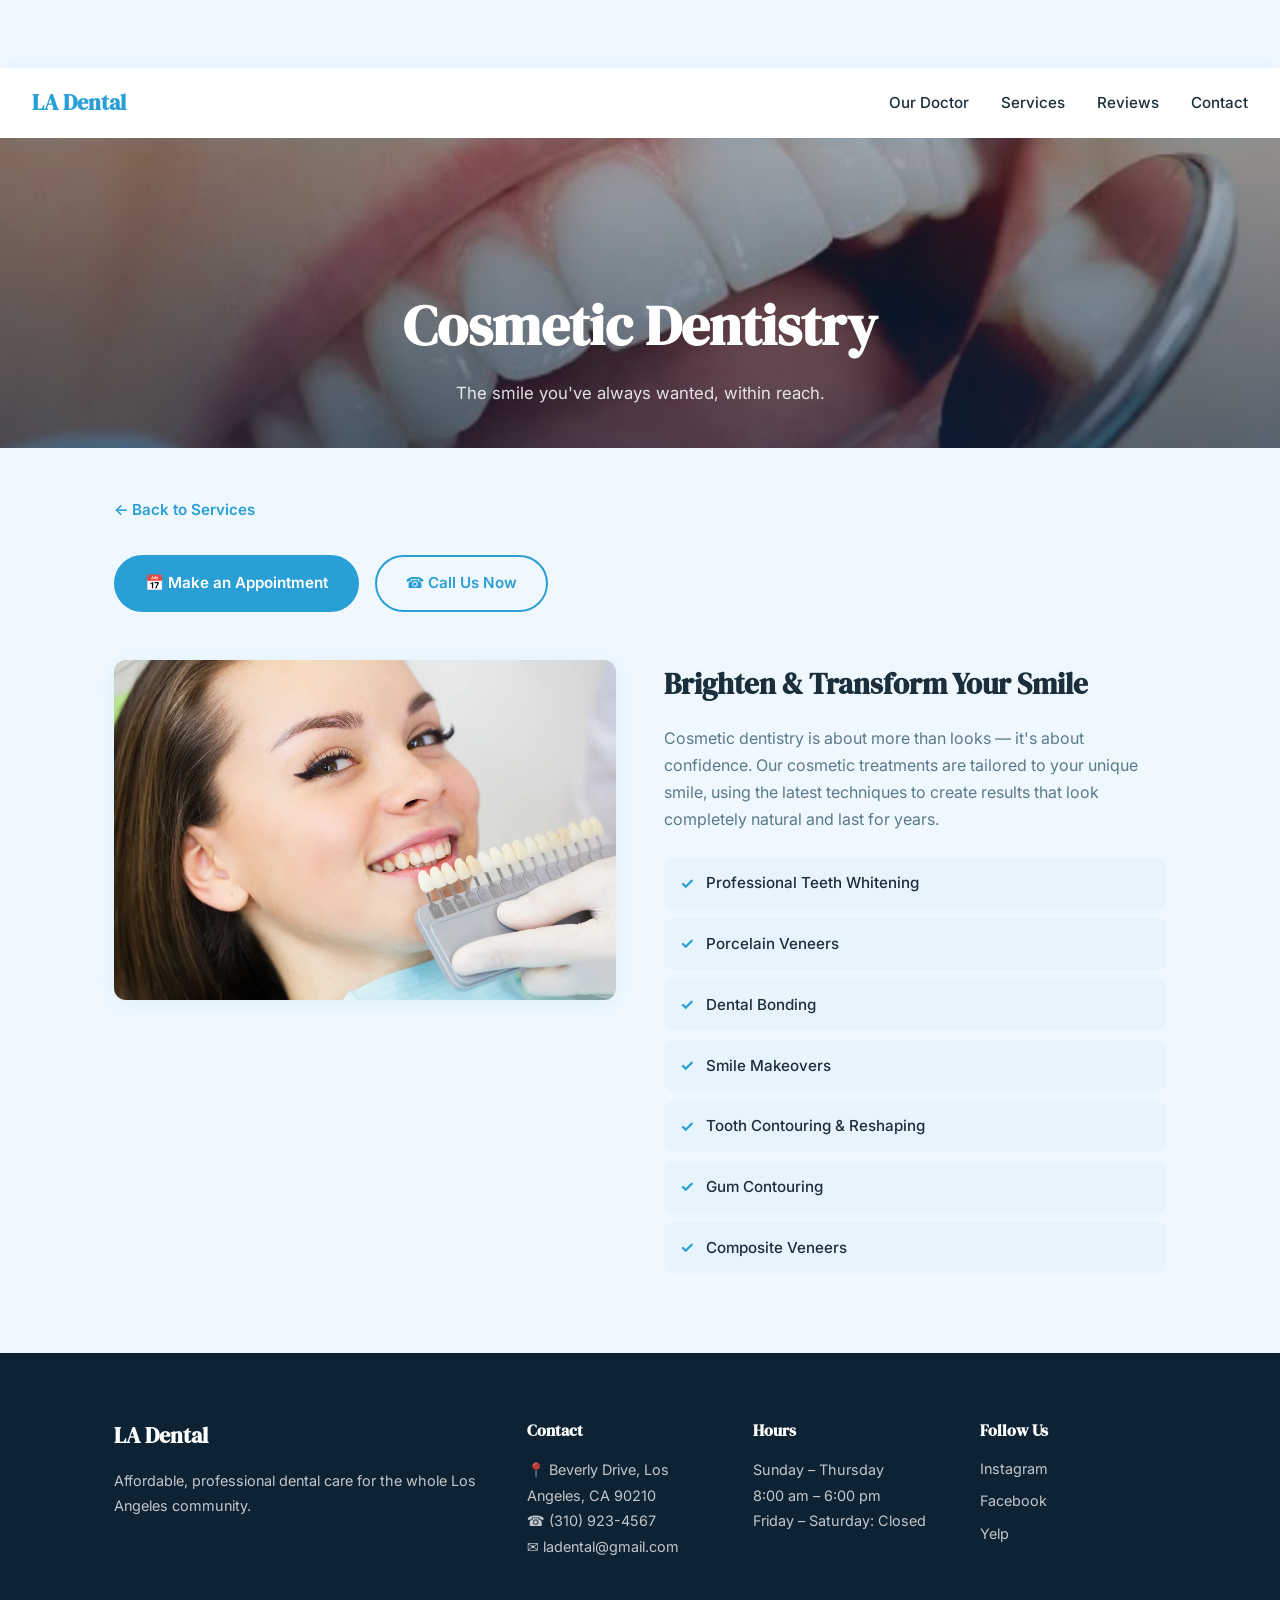
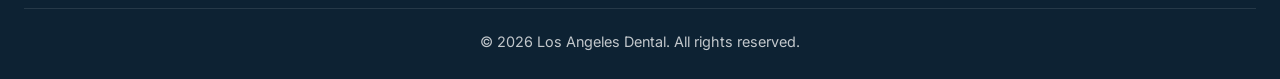
==== cosmetic.html @ fa9f9b4f "Initial commit — LA Dental website with all pages and images" ====
<!DOCTYPE html>
<html lang="en">
<head>
  <meta charset="UTF-8" />
  <meta name="viewport" content="width=device-width, initial-scale=1.0" />
  <title>Cosmetic Dentistry — LA Dental</title>
  <link rel="preconnect" href="https://fonts.googleapis.com" />
  <link rel="preconnect" href="https://fonts.gstatic.com" crossorigin />
  <link href="https://fonts.googleapis.com/css2?family=DM+Serif+Display:ital@0;1&family=Inter:wght@400;500;600&display=swap" rel="stylesheet" />
  <link rel="stylesheet" href="style.css" />
</head>
<body>
  <nav class="navbar">
    <a href="index.html" class="nav-logo">LA Dental</a>
    <button class="nav-toggle" id="navToggle" aria-label="Open navigation">
      <span></span><span></span><span></span>
    </button>
    <ul class="nav-links" id="navLinks">
      <li><a href="index.html#about">Our Doctor</a></li>
      <li><a href="index.html#services">Services</a></li>
      <li><a href="index.html#reviews">Reviews</a></li>
      <li><a href="index.html#footer">Contact</a></li>
    </ul>
  </nav>

  <div class="service-hero">
    <img src="Cosmetic 1.jpg" alt="Cosmetic Dentistry" />
    <div class="service-hero-text">
      <h1>Cosmetic Dentistry</h1>
      <p>The smile you've always wanted, within reach.</p>
    </div>
  </div>

  <div class="service-content">
    <a href="index.html#services" class="back-btn">← Back to Services</a>

    <div class="service-ctas">
      <a href="https://wa.me/13109234567" class="btn btn-primary">📅 Make an Appointment</a>
      <a href="tel:+13109234567" class="btn-outline-blue">☎ Call Us Now</a>
    </div>

    <div class="service-detail-grid">
      <div class="service-detail-img">
        <img src="Cosmetic 2.webp" alt="Cosmetic dental treatment" />
      </div>
      <div class="service-detail-text">
        <h2>Brighten & Transform Your Smile</h2>
        <p>Cosmetic dentistry is about more than looks — it's about confidence. Our cosmetic treatments are tailored to your unique smile, using the latest techniques to create results that look completely natural and last for years.</p>
        <ul class="treatment-list">
          <li>Professional Teeth Whitening</li>
          <li>Porcelain Veneers</li>
          <li>Dental Bonding</li>
          <li>Smile Makeovers</li>
          <li>Tooth Contouring & Reshaping</li>
          <li>Gum Contouring</li>
          <li>Composite Veneers</li>
        </ul>
      </div>
    </div>
  </div>

  <footer class="footer">
    <div class="container footer-grid">
      <div class="footer-col"><h3>LA Dental</h3><p>Affordable, professional dental care for the whole Los Angeles community.</p></div>
      <div class="footer-col"><h4>Contact</h4><p>📍 Beverly Drive, Los Angeles, CA 90210</p><p>☎ (310) 923-4567</p><p>✉️ ladental@gmail.com</p></div>
      <div class="footer-col"><h4>Hours</h4><p>Sunday – Thursday</p><p>8:00 am – 6:00 pm</p><p>Friday – Saturday: Closed</p></div>
      <div class="footer-col"><h4>Follow Us</h4><div class="footer-links"><a href="#">Instagram</a><a href="#">Facebook</a><a href="#">Yelp</a></div></div>
    </div>
    <div class="footer-bottom"><p>© 2026 Los Angeles Dental. All rights reserved.</p></div>
  </footer>
  <script src="script.js"></script>
</body>
</html>
---- style.css ----
/* =============================================
   GOOGLE FONT
============================================= */
@import url('https://fonts.googleapis.com/css2?family=DM+Serif+Display:ital@0;1&family=Inter:wght@400;500;600&display=swap');


/* =============================================
   RESET & BASE
============================================= */
*, *::before, *::after {
  box-sizing: border-box;
  margin: 0;
  padding: 0;
}

html { scroll-behavior: smooth; }

body {
  font-family: 'Inter', system-ui, sans-serif;
  background-color: var(--clr-bg);
  color: var(--clr-text);
  line-height: 1.7;
  animation: pageFadeIn 0.4s ease both;
}

img { display: block; max-width: 100%; height: auto; }
a  { text-decoration: none; color: inherit; }
ul { list-style: none; }

h1, h2, h3, h4, .nav-logo {
  font-family: 'DM Serif Display', serif;
}


/* =============================================
   CSS VARIABLES
============================================= */
:root {
  --clr-bg:          #f0f8ff; /* very light sky blue page background */
  --clr-bg-alt:      #e0f0fa; /* slightly deeper blue for alternate sections */
  --clr-blue:        #2a9fd6; /* main brand blue — buttons, accents */
  --clr-blue-dk:     #1a7aad; /* darker blue for hover states */
  --clr-blue-light:  #e8f4fd; /* pale blue for card backgrounds */
  --clr-white:       #ffffff;
  --clr-text:        #1a2e3b; /* deep navy for body text */
  --clr-muted:       #5a7a8a; /* softer blue-grey for subtitles */

  --max-width:    1100px;
  --section-pad:  5rem 1.5rem;
  --radius:       12px;
  --shadow:       0 4px 24px rgba(42, 159, 214, 0.10);
}


/* =============================================
   UTILITIES
============================================= */
.container {
  max-width: var(--max-width);
  margin: 0 auto;
  padding: 0 1.5rem;
}

.section { padding: var(--section-pad); }

/* Alternate sections use slightly deeper bg */
.reviews { background-color: var(--clr-bg-alt); }

/* Small uppercase label above section headings */
.section-label {
  font-size: 0.75rem;
  font-weight: 600;
  letter-spacing: 3px;
  text-transform: uppercase;
  color: var(--clr-blue);
  margin-bottom: 0.5rem;
}

.section h2 {
  font-size: clamp(1.8rem, 4vw, 2.6rem);
  color: var(--clr-text);
  margin-bottom: 0.5rem;
}

.section-sub {
  color: var(--clr-muted);
  max-width: 600px;
  margin-bottom: 3rem;
}

/* Primary blue button */
.btn {
  display: inline-block;
  padding: 0.85rem 1.8rem;
  border-radius: 50px;
  font-weight: 600;
  font-size: 0.95rem;
  cursor: pointer;
  transition: background-color 0.2s, transform 0.15s, color 0.2s;
}

.btn-primary {
  background-color: var(--clr-blue);
  color: var(--clr-white);
  border: 2px solid var(--clr-blue);
}

.btn-primary:hover {
  background-color: var(--clr-blue-dk);
  border-color: var(--clr-blue-dk);
  transform: translateY(-2px);
}

/* Ghost/outline button */
.btn-outline {
  background-color: transparent;
  color: var(--clr-white);
  border: 2px solid rgba(255,255,255,0.8);
}

.btn-outline:hover {
  background-color: rgba(255,255,255,0.15);
  transform: translateY(-2px);
}


/* =============================================
   PAGE TRANSITIONS
============================================= */
@keyframes pageFadeIn {
  from { opacity: 0; transform: translateY(8px); }
  to   { opacity: 1; transform: translateY(0); }
}

body.fade-out {
  animation: pageFadeOut 0.3s ease both;
}

@keyframes pageFadeOut {
  from { opacity: 1; }
  to   { opacity: 0; }
}


/* =============================================
   NAVBAR
============================================= */
.navbar {
  position: fixed;
  top: 0; left: 0; right: 0;
  z-index: 1000;
  display: flex;
  align-items: center;
  justify-content: space-between;
  padding: 1rem 2rem;
  background-color: var(--clr-white);
  box-shadow: 0 2px 16px rgba(42,159,214,0.12);
}

.nav-logo {
  font-size: 1.4rem;
  font-weight: 700;
  color: var(--clr-blue);
}

.nav-links {
  display: flex;
  gap: 2rem;
}

.nav-links a {
  font-size: 0.95rem;
  font-weight: 500;
  color: var(--clr-text);
  transition: color 0.2s;
}

.nav-links a:hover { color: var(--clr-blue); }

.nav-toggle {
  display: none;
  flex-direction: column;
  gap: 5px;
  background: none;
  border: none;
  cursor: pointer;
}

.nav-toggle span {
  display: block;
  width: 24px;
  height: 2px;
  background-color: var(--clr-blue);
  border-radius: 2px;
  transition: all 0.3s;
}


/* =============================================
   HERO
   Full-screen image with overlay, centred text,
   two buttons, and a frosted glass info box.
============================================= */
.hero {
  position: relative;
  min-height: 100vh;
  display: flex;
  align-items: center;
  justify-content: center;
  text-align: center;
  padding: 8rem 1.5rem 4rem;
  overflow: hidden;
}

/* The background photo fills the full section */
.hero-bg {
  position: absolute;
  inset: 0;
  width: 100%;
  height: 100%;
  object-fit: cover;
  object-position: center top;
  z-index: 0;
}

/* Dark blue tinted overlay so white text stays readable */
.hero-overlay {
  position: absolute;
  inset: 0;
  background: linear-gradient(
    to bottom,
    rgba(10, 40, 70, 0.55) 0%,
    rgba(10, 40, 70, 0.70) 100%
  );
  z-index: 1;
}

.hero-content {
  position: relative;
  z-index: 2;
  color: var(--clr-white);
  max-width: 750px;
  width: 100%;
}

.hero-eyebrow {
  font-size: 0.8rem;
  letter-spacing: 3px;
  text-transform: uppercase;
  color: rgba(255,255,255,0.75);
  margin-bottom: 1rem;
}

.hero h1 {
  font-size: clamp(2.4rem, 7vw, 4.5rem);
  line-height: 1.1;
  margin-bottom: 1rem;
}

.hero-tagline {
  font-size: 1.1rem;
  color: rgba(255,255,255,0.85);
  margin-bottom: 2rem;
}

.hero-buttons {
  display: flex;
  gap: 1rem;
  justify-content: center;
  flex-wrap: wrap;
  margin-bottom: 3rem;
}

/* Frosted glass info box */
.hero-info-box {
  display: flex;
  align-items: center;
  gap: 2rem;
  justify-content: center;
  background: rgba(255, 255, 255, 0.12);
  backdrop-filter: blur(12px);
  -webkit-backdrop-filter: blur(12px);
  border: 1px solid rgba(255,255,255,0.25);
  border-radius: var(--radius);
  padding: 1.5rem 2.5rem;
  text-align: left;
}

.info-col h4 {
  font-family: 'DM Serif Display', serif;
  font-size: 1rem;
  color: rgba(255,255,255,0.7);
  margin-bottom: 0.3rem;
}

.info-col p {
  font-size: 0.9rem;
  color: var(--clr-white);
  margin-bottom: 0.15rem;
}

.info-divider {
  width: 1px;
  height: 60px;
  background: rgba(255,255,255,0.3);
}


/* =============================================
   ABOUT THE DOCTOR
============================================= */
.about { background-color: var(--clr-white); }

.about-grid {
  display: grid;
  grid-template-columns: 280px 1fr;
  gap: 4rem;
  align-items: center;
}

/* Circular doctor photo */
.doctor-photo {
  width: 260px;
  height: 260px;
  border-radius: 50%;
  object-fit: cover;
  border: 5px solid var(--clr-blue-light);
  box-shadow: 0 0 0 8px var(--clr-bg-alt);
}

.about-text h2 { margin-bottom: 1rem; }

.about-text p {
  color: var(--clr-muted);
  margin-bottom: 1rem;
}

.education {
  margin-top: 1.5rem;
  padding: 1.25rem 1.5rem;
  background: var(--clr-blue-light);
  border-radius: var(--radius);
}

.education h4 {
  color: var(--clr-blue-dk);
  margin-bottom: 1rem;
  font-size: 1rem;
}

/* Horizontal row of school cards */
.school-row {
  display: flex;
  gap: 1rem;
  flex-wrap: wrap;
}

.school-card {
  display: flex;
  flex-direction: column;
  align-items: center;
  text-align: center;
  gap: 0.6rem;
  flex: 1;
  min-width: 120px;
}

.school-card img {
  width: 72px;
  height: 72px;
  border-radius: 50%;
  object-fit: cover;
  border: 2px solid var(--clr-blue);
}

.school-info {
  display: flex;
  flex-direction: column;
  gap: 0.2rem;
}

.school-info strong {
  font-size: 0.8rem;
  color: var(--clr-text);
  line-height: 1.3;
}

.school-info span {
  font-size: 0.75rem;
  color: var(--clr-muted);
}


/* =============================================
   SERVICES
   6-card grid. Each card has an SVG tooth icon,
   title, short description, and a "learn more" link.
   Clicking the card navigates to the service page.
============================================= */
.services { background-color: var(--clr-bg); }

.services-grid {
  display: grid;
  grid-template-columns: repeat(3, 1fr);
  gap: 1.5rem;
}

.service-card {
  background: var(--clr-white);
  border: 1.5px solid var(--clr-blue-light);
  border-radius: var(--radius);
  padding: 2rem 1.5rem 1.5rem;
  text-align: center;
  cursor: pointer;
  transition: transform 0.2s, box-shadow 0.2s, border-color 0.2s;
  display: flex;
  flex-direction: column;
  align-items: center;
}

.service-card:hover {
  transform: translateY(-5px);
  box-shadow: var(--shadow);
  border-color: var(--clr-blue);
}

.service-icon {
  width: 72px;
  height: 72px;
  margin-bottom: 1.25rem;
}

.service-icon svg { width: 100%; height: 100%; }

.service-card h3 {
  font-size: 1.05rem;
  color: var(--clr-text);
  margin-bottom: 0.5rem;
}

.service-card p {
  font-size: 0.88rem;
  color: var(--clr-muted);
  flex-grow: 1;
  margin-bottom: 1rem;
}

.card-link {
  font-size: 0.85rem;
  font-weight: 600;
  color: var(--clr-blue);
  transition: color 0.2s;
}

.service-card:hover .card-link { color: var(--clr-blue-dk); }


/* =============================================
   PATIENT REVIEWS
   Horizontally scrollable cards with prev/next arrows.
============================================= */
.reviews-wrapper {
  position: relative;
  display: flex;
  align-items: center;
  gap: 1rem;
}

.reviews-track {
  display: flex;
  gap: 1.5rem;
  overflow-x: auto;
  scroll-behavior: smooth;
  padding: 1rem 0.25rem;
  /* hide the scrollbar visually */
  scrollbar-width: none;
}

.reviews-track::-webkit-scrollbar { display: none; }

.review-card {
  min-width: 300px;
  max-width: 300px;
  background: var(--clr-white);
  border-radius: var(--radius);
  padding: 1.75rem;
  box-shadow: var(--shadow);
  border: 1px solid var(--clr-blue-light);
  flex-shrink: 0;
}

.stars {
  color: #f5a623;
  font-size: 1.1rem;
  margin-bottom: 0.75rem;
  letter-spacing: 2px;
}

.review-card p {
  font-size: 0.92rem;
  color: var(--clr-text);
  line-height: 1.7;
  font-style: italic;
  margin-bottom: 1rem;
}

.reviewer {
  font-size: 0.85rem;
  font-weight: 600;
  color: var(--clr-blue);
}

/* Prev / Next arrow buttons */
.review-arrow {
  flex-shrink: 0;
  width: 42px;
  height: 42px;
  border-radius: 50%;
  border: 2px solid var(--clr-blue);
  background: var(--clr-white);
  color: var(--clr-blue);
  font-size: 1.1rem;
  cursor: pointer;
  transition: background 0.2s, color 0.2s;
  display: flex;
  align-items: center;
  justify-content: center;
}

.review-arrow:hover {
  background: var(--clr-blue);
  color: var(--clr-white);
}


/* =============================================
   FOOTER
============================================= */
.footer {
  background-color: #0d2233;
  color: rgba(255,255,255,0.75);
  padding: 4rem 1.5rem 1.5rem;
}

.footer-grid {
  display: grid;
  grid-template-columns: 2fr 1fr 1fr 1fr;
  gap: 2.5rem;
  margin-bottom: 3rem;
}

.footer h3 {
  color: var(--clr-white);
  font-size: 1.4rem;
  margin-bottom: 0.75rem;
}

.footer h4 {
  color: var(--clr-white);
  font-size: 1rem;
  margin-bottom: 0.75rem;
}

.footer p {
  font-size: 0.9rem;
  line-height: 1.8;
}

.footer-links {
  display: flex;
  flex-direction: column;
  gap: 0.5rem;
}

.footer-links a {
  font-size: 0.9rem;
  color: rgba(255,255,255,0.75);
  transition: color 0.2s;
}

.footer-links a:hover { color: var(--clr-blue); }

.footer-bottom {
  border-top: 1px solid rgba(255,255,255,0.1);
  padding-top: 1.25rem;
  text-align: center;
  font-size: 0.85rem;
}


/* =============================================
   SERVICE SUB-PAGES
   Shared layout for all 6 service detail pages.
============================================= */
.service-hero {
  position: relative;
  height: 380px;
  margin-top: 68px;
  overflow: hidden;
}

.service-hero img {
  width: 100%;
  height: 100%;
  object-fit: cover;
  object-position: center 20%;
}

.service-hero::after {
  content: '';
  position: absolute;
  inset: 0;
  background: linear-gradient(rgba(10,40,70,0.3), rgba(10,40,70,0.65));
}

.service-hero-text {
  position: absolute;
  bottom: 2.5rem;
  left: 0; right: 0;
  text-align: center;
  z-index: 1;
  color: var(--clr-white);
  padding: 0 1.5rem;
}

.service-hero-text h1 {
  font-size: clamp(2rem, 6vw, 3.5rem);
  margin-bottom: 0.4rem;
}

.service-hero-text p {
  font-size: 1.05rem;
  opacity: 0.85;
}

.service-content {
  max-width: var(--max-width);
  margin: 0 auto;
  padding: 3rem 1.5rem 5rem;
}

/* Appointment + Call buttons at top of service page */
.service-ctas {
  display: flex;
  gap: 1rem;
  margin-bottom: 3rem;
  flex-wrap: wrap;
}

.service-ctas .btn-primary {
  color: var(--clr-white);
}

.service-ctas .btn-outline-blue {
  background: transparent;
  color: var(--clr-blue);
  border: 2px solid var(--clr-blue);
  border-radius: 50px;
  padding: 0.85rem 1.8rem;
  font-weight: 600;
  font-size: 0.95rem;
  cursor: pointer;
  transition: background 0.2s, color 0.2s;
  display: inline-block;
}

.service-ctas .btn-outline-blue:hover {
  background: var(--clr-blue);
  color: var(--clr-white);
}

.back-btn {
  display: inline-block;
  margin-bottom: 2rem;
  color: var(--clr-blue);
  font-weight: 600;
  font-size: 0.95rem;
  transition: color 0.2s, transform 0.2s;
}

.back-btn:hover {
  color: var(--clr-blue-dk);
  transform: translateX(-3px);
}

.service-detail-grid {
  display: grid;
  grid-template-columns: 1fr 1fr;
  gap: 3rem;
  align-items: start;
  margin-top: 2rem;
}

.service-detail-img {
  border-radius: var(--radius);
  overflow: hidden;
  box-shadow: var(--shadow);
}

.service-detail-img img {
  width: 100%;
  height: 340px;
  object-fit: cover;
  object-position: center 20%;
}

.service-detail-text h2 {
  font-size: 1.8rem;
  color: var(--clr-text);
  margin-bottom: 1rem;
}

.service-detail-text p {
  color: var(--clr-muted);
  margin-bottom: 1.5rem;
}

.treatment-list {
  list-style: none;
  display: flex;
  flex-direction: column;
  gap: 0.6rem;
}

.treatment-list li {
  display: flex;
  align-items: center;
  gap: 0.75rem;
  padding: 0.75rem 1rem;
  background: var(--clr-blue-light);
  border-radius: 8px;
  font-size: 0.95rem;
  color: var(--clr-text);
  font-weight: 500;
}

.treatment-list li::before {
  content: '✓';
  color: var(--clr-blue);
  font-weight: 700;
  font-size: 1rem;
  flex-shrink: 0;
}


/* =============================================
   MOBILE — MEDIA QUERIES
============================================= */
@media (max-width: 768px) {

  .nav-toggle { display: flex; }

  .nav-links {
    display: none;
    flex-direction: column;
    gap: 0;
    position: absolute;
    top: 100%;
    left: 0; right: 0;
    background-color: var(--clr-white);
    padding: 0.5rem 0 1rem;
    box-shadow: 0 6px 20px rgba(42,159,214,0.15);
  }

  .nav-links.open { display: flex; }

  .nav-links li a {
    display: block;
    padding: 0.85rem 2rem;
    font-size: 1rem;
    border-bottom: 1px solid var(--clr-bg-alt);
    color: var(--clr-text);
  }

  .section { padding: 3rem 1.25rem; }

  .hero-info-box {
    flex-direction: column;
    gap: 1rem;
    text-align: center;
  }

  .info-divider { width: 60px; height: 1px; }

  .about-grid { grid-template-columns: 1fr; text-align: center; }
  .about-image-wrap { display: flex; justify-content: center; }

  .services-grid { grid-template-columns: 1fr; }

  .footer-grid { grid-template-columns: 1fr 1fr; }

  .service-detail-grid { grid-template-columns: 1fr; }

  .service-hero { height: 260px; }
}

@media (min-width: 500px) and (max-width: 900px) {
  .services-grid { grid-template-columns: repeat(2, 1fr); }
}
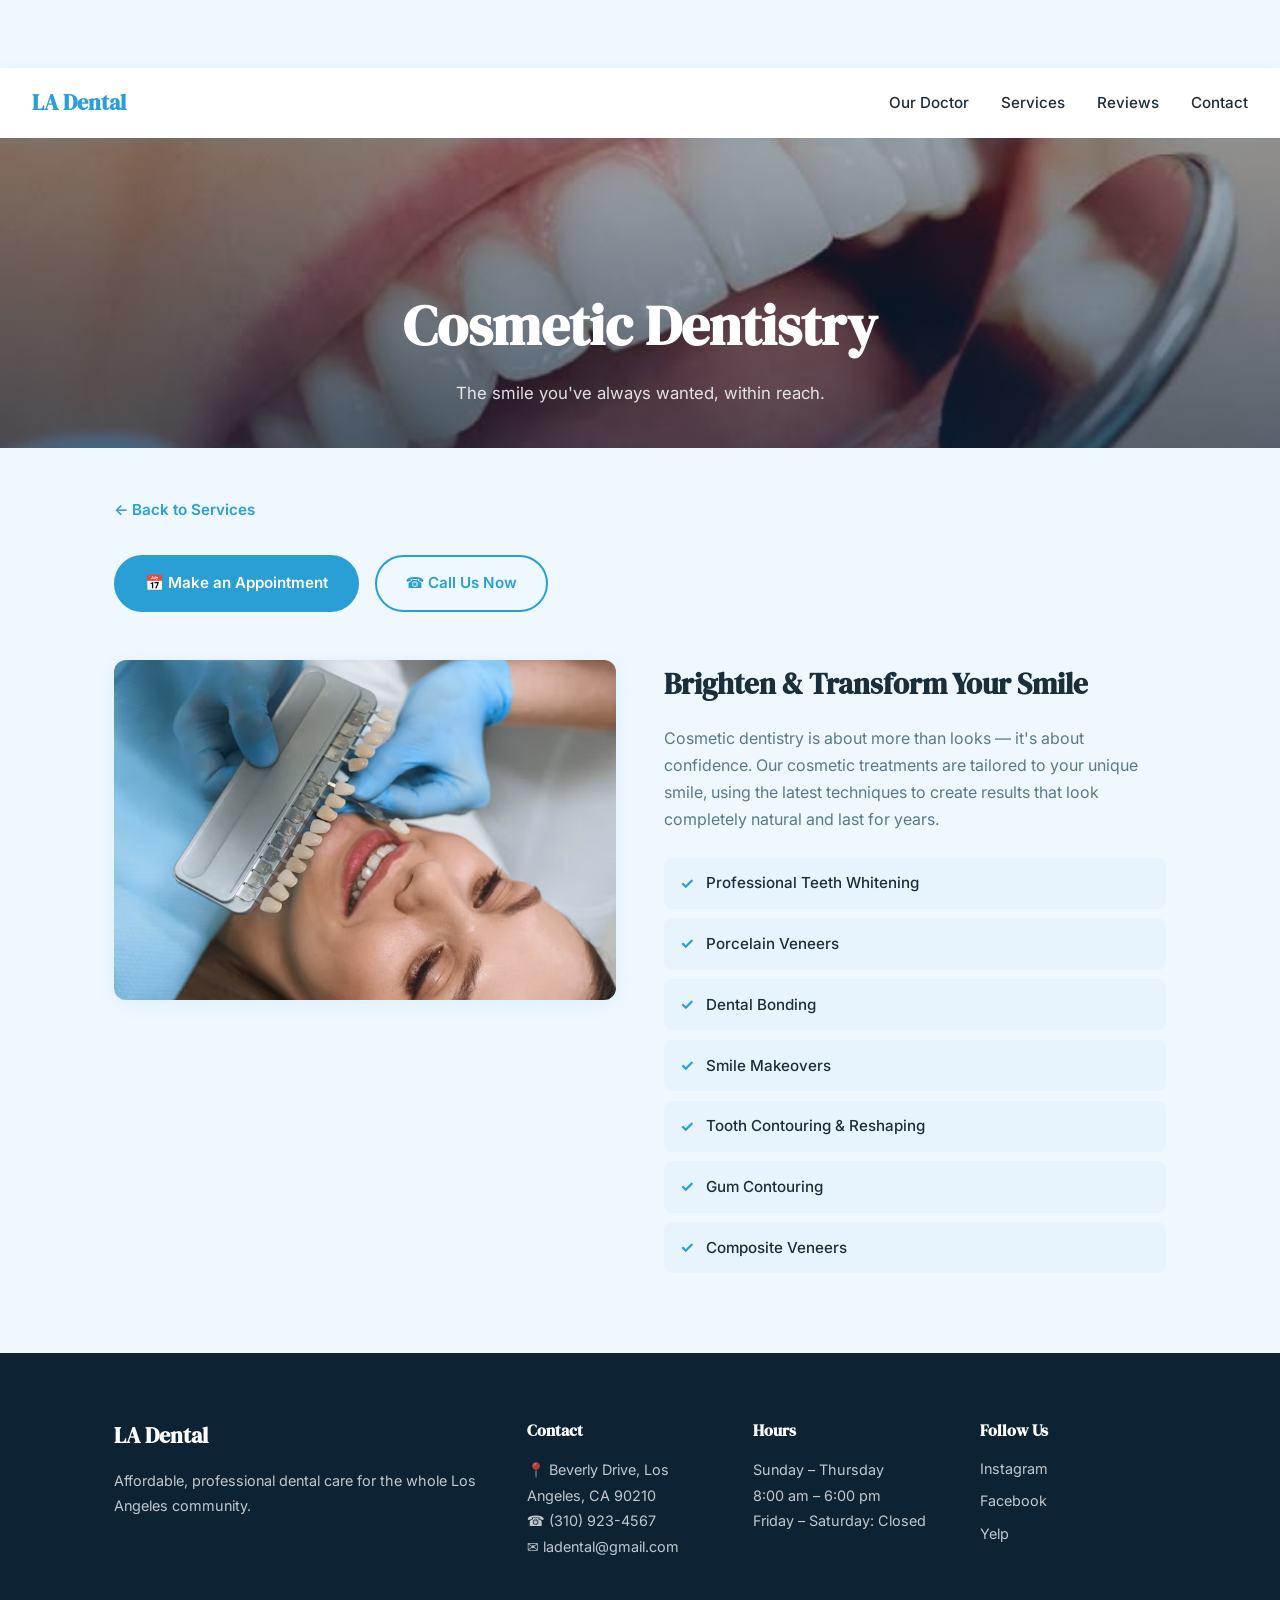
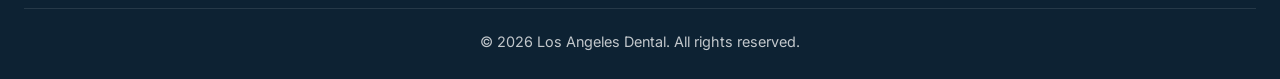
==== commit 71c9f4c1: "Replace emergency images, adjust cosmetic and dentist photo positions" ====
--- a/cosmetic.html
+++ b/cosmetic.html
@@ -41,7 +41,7 @@
 
     <div class="service-detail-grid">
       <div class="service-detail-img">
-        <img src="Cosmetic 2.webp" alt="Cosmetic dental treatment" />
+        <img src="Cosmetic 2.webp" alt="Cosmetic dental treatment" style="object-position: center 60%;" />
       </div>
       <div class="service-detail-text">
         <h2>Brighten & Transform Your Smile</h2>
